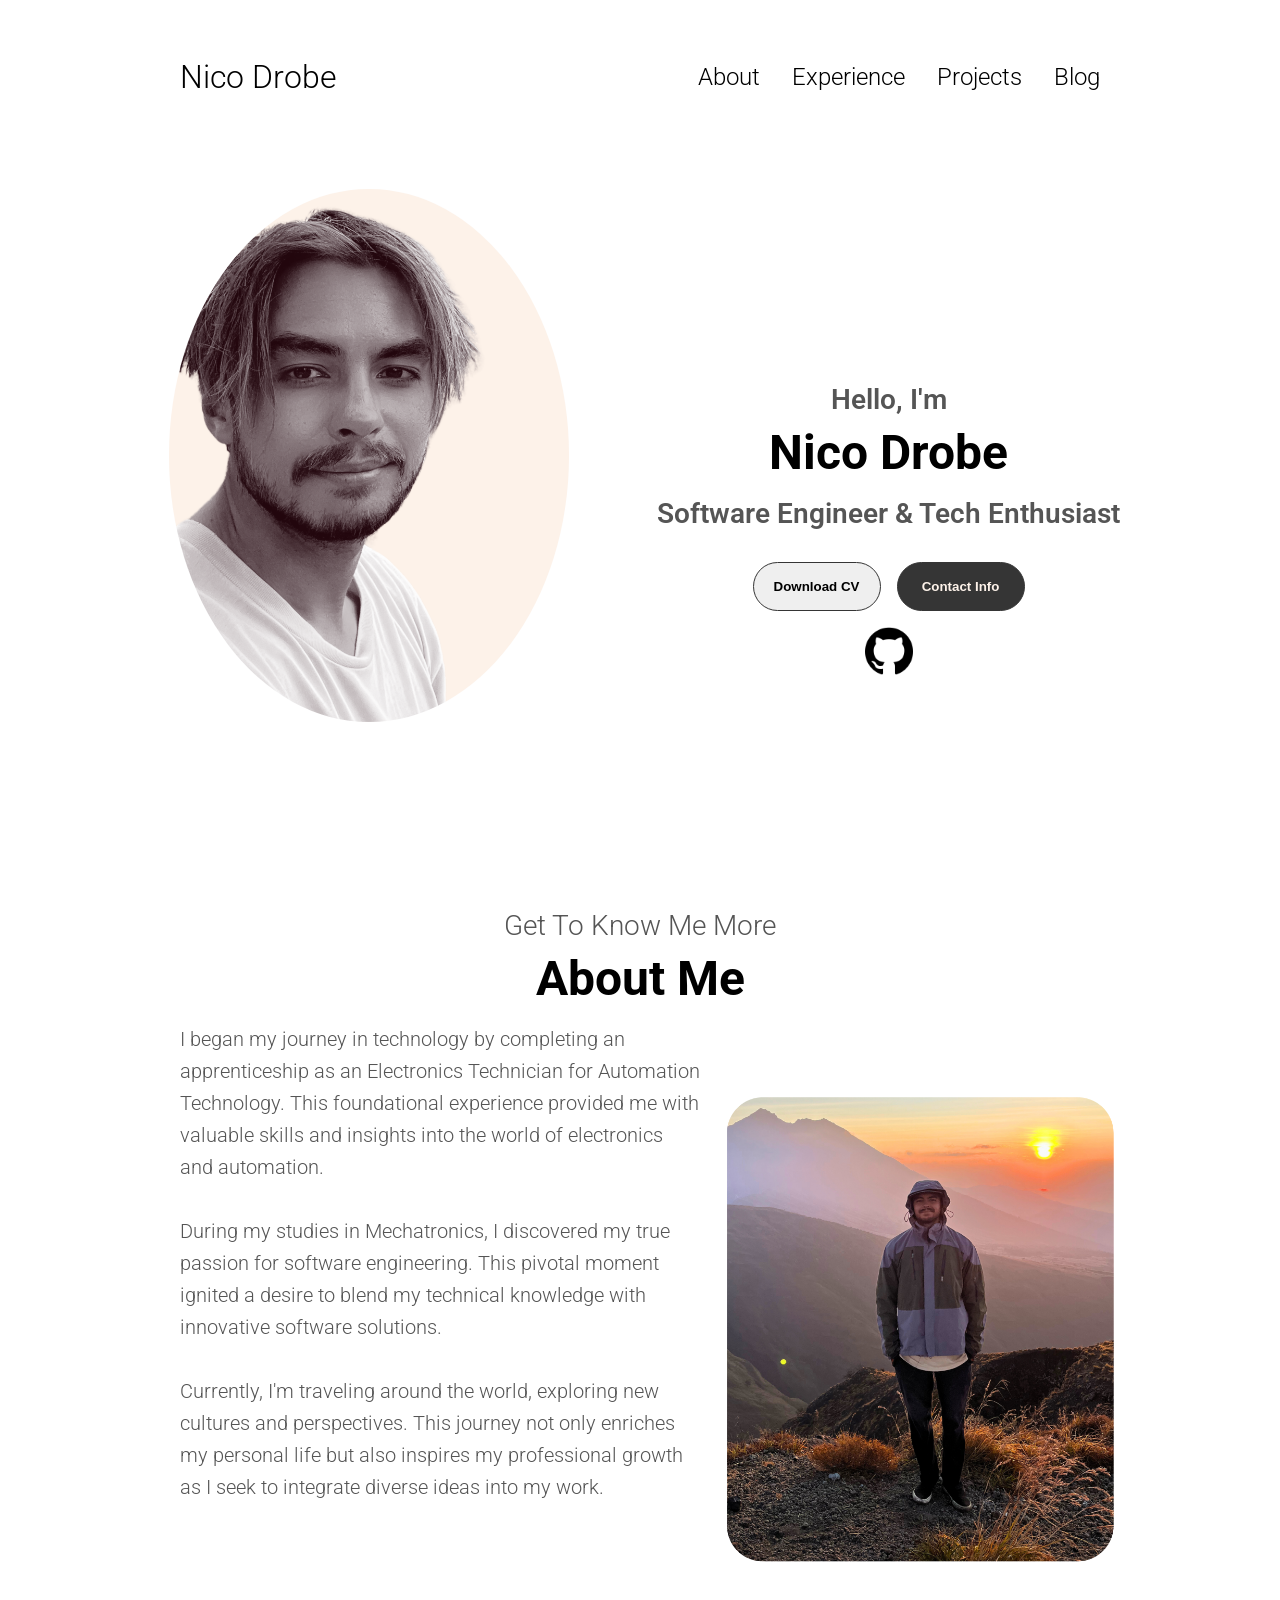
==== my-website/index.html @ 2bef853a "add about me section" ====
<!DOCTYPE html>
<html lang="en">
  <head>
    <meta charset="UTF-8" />
    <meta http-equiv="X-UA-Compatible" content="IE=edge" />
    <meta name="viewport" content="width=device-width, initial-scale=1.0" />
    <title>My Website</title>
    <link rel="stylesheet" href="style.css" />
    <link rel="stylesheet" href="mediaqueries.css" />
  </head>
  <body>
    <nav id="desktop-nav">
      <div class="logo">Nico Drobe</div>
      <div>
        <ul class="nav-links">
          <li><a href="#about">About</a></li>
          <li><a href="#experience">Experience</a></li>
          <li><a href="#projects">Projects</a></li>
          <li><a href="#blog">Blog</a></li>
        </ul>
      </div>
    </nav>
    <nav id="mobile-nav">
      <div class="logo">Nico Drobe</div>
      <div class="mobile-menu">
        <div class="mobile-icon" onclick="toggleMenu()">
          <span></span>
          <span></span>
          <span></span>
        </div>
        <div class="menu-links">
          <li><a href="#about" onclick="toggleMenu()">About</a></li>
          <li><a href="#experience" onclick="toggleMenu()">Experience</a></li>
          <li><a href="#projects" onclick="toggleMenu()">Projects</a></li>
          <li><a href="#blog" onclick="toggleMenu()">Blog</a></li>
        </div>
      </div>
    </nav>
    <section id="profile">
      <div class="section__pic-container">
        <img src="./assets/profile-pic.png" alt="Nico Drobe profile picture" />
      </div>
      <div class="section__text">
        <p class="section__text__p1">Hello, I'm</p>
        <h1 class="title">Nico Drobe</h1>
        <p class="section__text__p2">Software Engineer & Tech Enthusiast</p>
        <div class="btn-container">
          <button
            class="btn btn-color-2"
            onclick="window.open('./assets/cv-sample.pdf')"
          >
            Download CV
          </button>
          <button class="btn btn-color-1" onclick="location.href='./#contact'">
            Contact Info
          </button>
        </div>
        <div id="socials-container">
          <a href="https://github.com/" target="_blank">
            <img
              src="./assets/github-logo.png"
              alt="My GitHub Profile"
              class="icon"
            />
          </a>
        </div>
      </div>
    </section>
    <section id="about">
      <p class="section__text__p1">Get To Know Me More</p>
      <h1 class="title">About Me</h1>
      <div class="section-container">
        <div class="about-details-container">
          <p>
            I began my journey in technology by completing an apprenticeship as
            an Electronics Technician for Automation Technology. This
            foundational experience provided me with valuable skills and
            insights into the world of electronics and automation. <br /><br />

            During my studies in Mechatronics, I discovered my true passion for
            software engineering. This pivotal moment ignited a desire to blend
            my technical knowledge with innovative software solutions.<br /><br />

            Currently, I'm traveling around the world, exploring new cultures
            and perspectives. This journey not only enriches my personal life
            but also inspires my professional growth as I seek to integrate
            diverse ideas into my work.
          </p>
        </div>
        <div class="section__about-pic-container">
          <img
            src="./assets/about-pic1.png"
            alt="Profile picture"
            class="about-pic"
          />
        </div>
      </div>
    </section>
    <script src="script.js"></script>
  </body>
</html>
---- my-website/style.css ----
/* Importing Roboto Font from Google Fonts */
@import url('https://fonts.googleapis.com/css2?family=Roboto:ital,wght@0,300;0,400;0,500;1,300;1,400;1,500;1,900&display=swap');

/* General Styling */
*{
    margin: 0;
    padding: 0;
    box-sizing: border-box; /* Makes padding and borders easier to manage */
}

body {
    font-family: 'Roboto', sans-serif; /* Apply Roboto font to the whole body */
    font-weight: 300;
    font-style: normal;
}

html {
    scroll-behavior: smooth;
}

p {
    color: rgb(85,85,85);
}

/* Transition */

a, 
.btn {
    transition: all 300ms ease;
}

/* Desktop Navigation */

nav, 
.nav-links {
    display: flex;
}

nav {
    justify-content: space-around;
    align-items: center;
    height: 17vh; /* view height */
}

.nav-links {
    gap: 2rem;
    list-style: none; /* remove the bullet points */
    font-size: 1.5rem;
}

a {
    color: black;
    text-decoration: none;
    text-decoration-color: white;   
}

a:hover {
    color: rgb( 253, 242, 233 );
    text-decoration: underline;
    text-decoration-thickness: 3px;
    text-decoration-color: rgb( 253, 242, 233 );
    text-underline-offset: 1rem;
}

.logo {
    font-size: 2rem;
    cursor: default; /* Forces the cursor to remain the default arrow */
}

.logo:hover {
    cursor: default;
}

/* Hamburger Menu */

#mobile-nav {
    display: none;
}

.mobile-menu {
    position: relative;
    display: inline-block;
}

.mobile-icon {
    display: flex;
    flex-direction: column;
    justify-content: space-between;
    height: 24px;
    width: 30px;
    cursor: pointer;
}

.mobile-icon span {
    width: 100%;
    height: 2px;
    background-color: black;
    transition: all 0.3 ease-in-out;
}

.menu-links {
    position: absolute;
    top: 100%;
    right: 0;
    background-color: white;
    width: fit-content;
    max-height: 0;
    overflow: hidden;
    transition: all 0.3 ease-in-out;
}

.menu-links a{
    display: block;
    padding: 10px;
    text-align: center;
    font-size: 1.5rem;
    color: black;
    text-decoration: none;
    transition: all 0.3 ease-in-out;
} 

.menu-links li{
    list-style: none; /* remove the bullet points */
}

.menu-links.open {
    max-height: 300px;
} 

.mobile-icon.open span:first-child {
    transform: rotate(45deg) translate(10px, 5px)
}

.mobile-icon.open span:nth-child(2) {
    opacity: 0;
}

.mobile-icon.open span:last-child {
    transform: rotate(-45deg) translate(10px, -5px)
}

.mobile-icon span:first-child {
    transform: none;
}

.mobile-icon span:first-child {
    opacity: 1;
}

.mobile-icon span:first-child {
    transform: none;
}

/* Sections */

section {
    padding-top: 4vh;
    height: 96vh;
    margin: 0 10rem;
    box-sizing: border-box;
    min-height: fit-content;
}

.section-container {
    display: flex;
    justify-content: space-between; /* Ensures space is distributed between the image and text */
    align-items: center;            /* Vertically aligns image and text */
    gap: 20px;                      /* Adds space between the image and the text */
}


/* Profile Sections */

#profile {
    display: flex;
    justify-content: center;
    gap: 5rem;
    height: 80vh;
}

.section__pic-container {
    flex-shrink: 0; /* Prevents the image from shrinking */
    height: 400px;
    width: 400px;
    margin: 0 auto;
}

.section__pic-container img {
    width: 100%;
    height: auto;
    border-radius: 50%; /* Makes the image circular */
}

.section__text {
    align-self: center;
    text-align: center;
}

.section__text p {
    font-weight: 600;
}

.section__text__p1 {
    text-align: center;
    font-size: 1.75rem;
    margin-bottom: 0.5rem;
}

.section__text__p2 {
    text-align: center;
    font-size: 1.75rem;
    margin-bottom: 2rem;
}

.title {
    font-size: 3rem;
    text-align: center;
    margin-bottom: 1rem;
}

#socials-container {
    display: flex;
    justify-content: center;
    margin-top: 1rem;
    gap: 1rem;
}

/* ICONS */

.icon {
    cursor: pointer;
    height: 3rem;
}

/* BUTTONS */

.btn-container {
    display: flex;
    justify-content: center;
    gap: 1rem;
}

.btn {
    font-weight: 600;
    transition: all 300ms ease;
    padding: 1rem;
    width: 8rem;
    border-radius: 2rem;
}

.btn-color-1, 
.btn-color-2 {
    border: rgb(53, 53, 53) 0.1rem solid;
}

.btn-color-1:hover, 
.btn-color-2:hover {
    cursor: pointer;
}

.btn-color-1, 
.btn-color-2:hover {
    background: rgb(53, 53, 53);
    color: rgb(253, 242, 233);
}

/* Text container */
.about-details-container {
    flex-grow: 1;                   /* Allows the text container to grow and take available space */
    padding-left: 20px;             /* Adds space between the image and text */
    font-size: 20px;
    line-height: 1.6;               /* Improves readability */
}

.section__about-pic-container {
    flex-shrink: 0; /* Prevents the image from shrinking */
    height: 400px;
    width: 400px;
    margin-left: auto;    /* Ensures image is aligned to the right */
}

.section__about-pic-container img {
    width: 100%;
    height: auto;
}
---- my-website/mediaqueries.css ----
/* If desktop resolution is lower then 1200px, desktop-nav is gonna disappear */
@media screen and (max-width: 1200px) {
    #desktop-nav {
        display: none;
    }
    #mobile-nav {
        display: flex;
    }
}
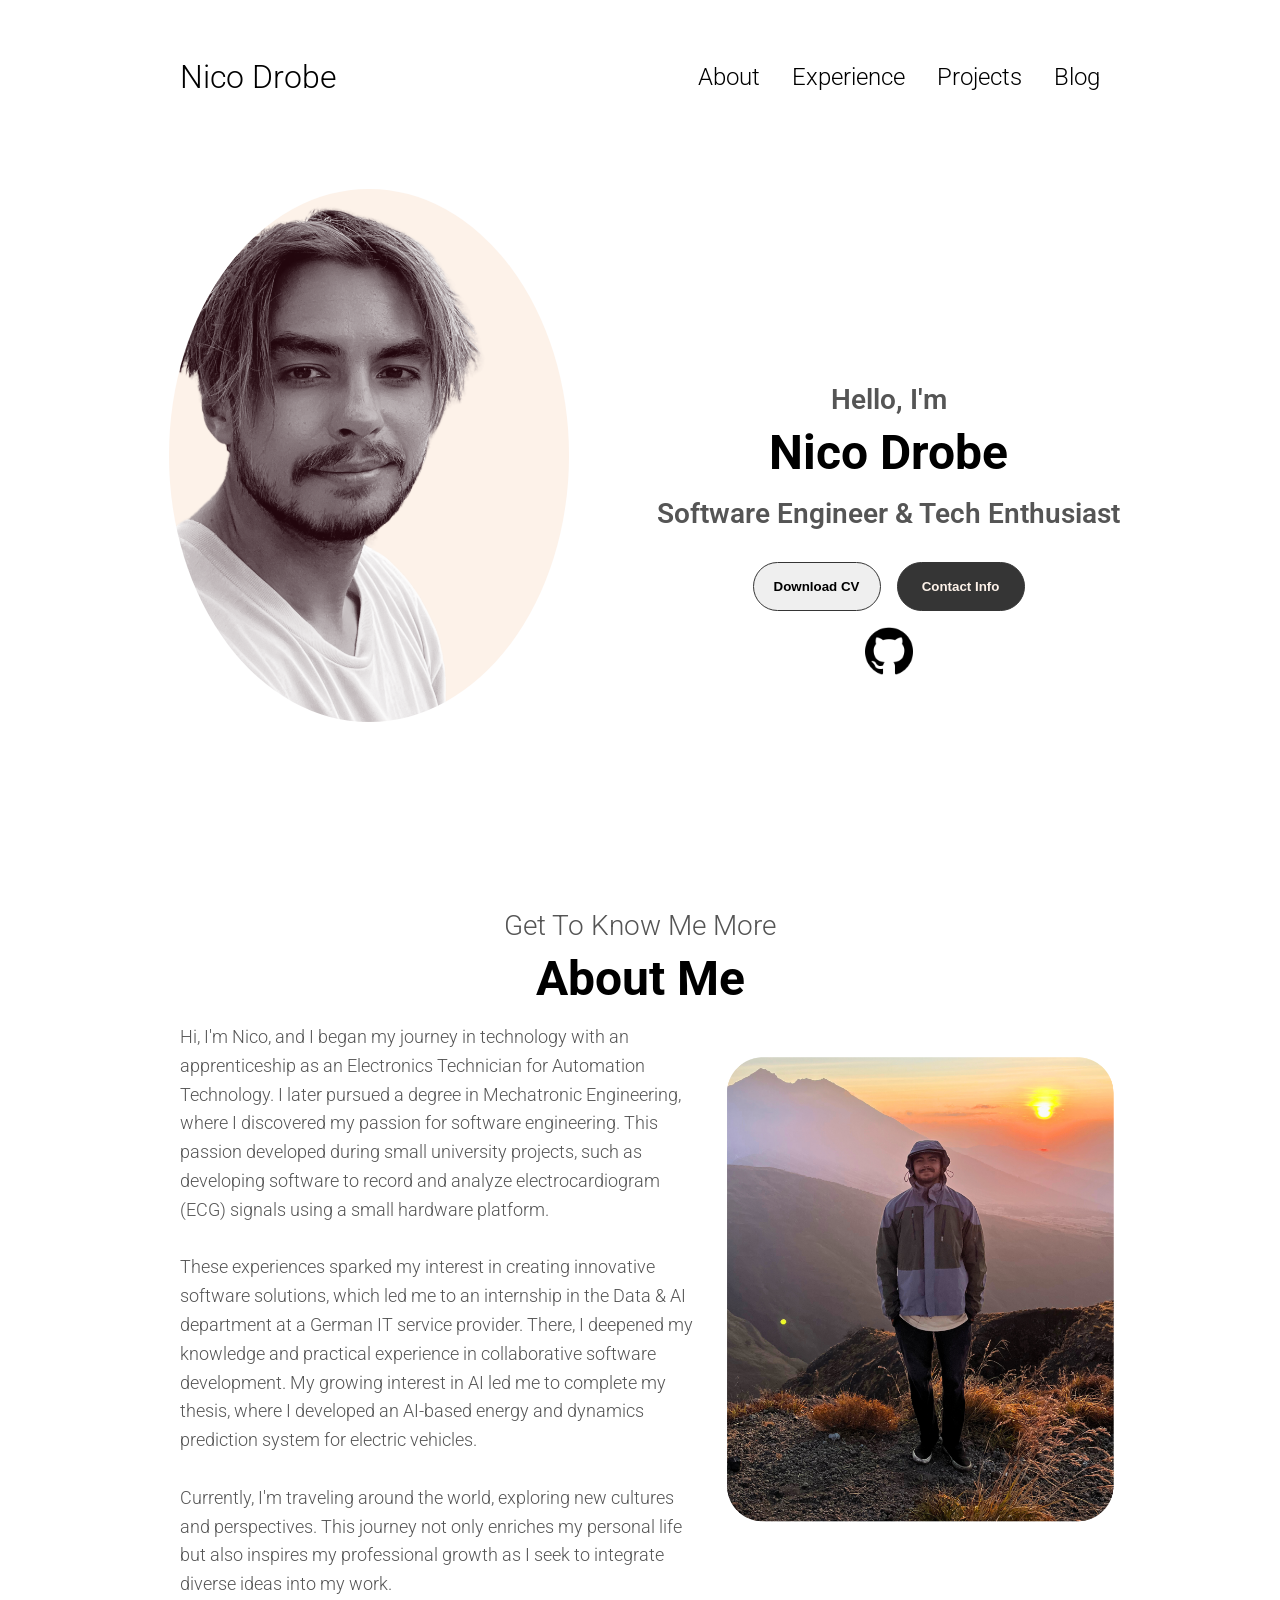
==== commit a2a76c82: "update about me" ====
--- a/my-website/index.html
+++ b/my-website/index.html
@@ -72,14 +72,19 @@
       <div class="section-container">
         <div class="about-details-container">
           <p>
-            I began my journey in technology by completing an apprenticeship as
-            an Electronics Technician for Automation Technology. This
-            foundational experience provided me with valuable skills and
-            insights into the world of electronics and automation. <br /><br />
-
-            During my studies in Mechatronics, I discovered my true passion for
-            software engineering. This pivotal moment ignited a desire to blend
-            my technical knowledge with innovative software solutions.<br /><br />
+            Hi, I'm Nico, and I began my journey in technology with an
+            apprenticeship as an Electronics Technician for Automation
+            Technology. I later pursued a degree in Mechatronic Engineering,
+            where I discovered my passion for software engineering. This passion
+            developed during small university projects, such as developing
+            software to record and analyze electrocardiogram (ECG) signals using
+            a small hardware platform. <br /><br />These experiences sparked my
+            interest in creating innovative software solutions, which led me to
+            an internship in the Data & AI department at a German IT service
+            provider. There, I deepened my knowledge and practical experience in
+            collaborative software development. My growing interest in AI led me
+            to complete my thesis, where I developed an AI-based energy and
+            dynamics prediction system for electric vehicles. <br /><br />
 
             Currently, I'm traveling around the world, exploring new cultures
             and perspectives. This journey not only enriches my personal life
--- a/my-website/style.css
+++ b/my-website/style.css
@@ -164,7 +164,7 @@
 .section-container {
     display: flex;
     justify-content: space-between; /* Ensures space is distributed between the image and text */
-    align-items: center;            /* Vertically aligns image and text */
+    align-items: top;            /* Vertically aligns image and text */
     gap: 20px;                      /* Adds space between the image and the text */
 }
 
@@ -268,7 +268,7 @@
 .about-details-container {
     flex-grow: 1;                   /* Allows the text container to grow and take available space */
     padding-left: 20px;             /* Adds space between the image and text */
-    font-size: 20px;
+    font-size: 18px;
     line-height: 1.6;               /* Improves readability */
 }
 
@@ -276,7 +276,7 @@
     flex-shrink: 0; /* Prevents the image from shrinking */
     height: 400px;
     width: 400px;
-    margin-left: auto;    /* Ensures image is aligned to the right */
+    margin: 0 auto;
 }
 
 .section__about-pic-container img {
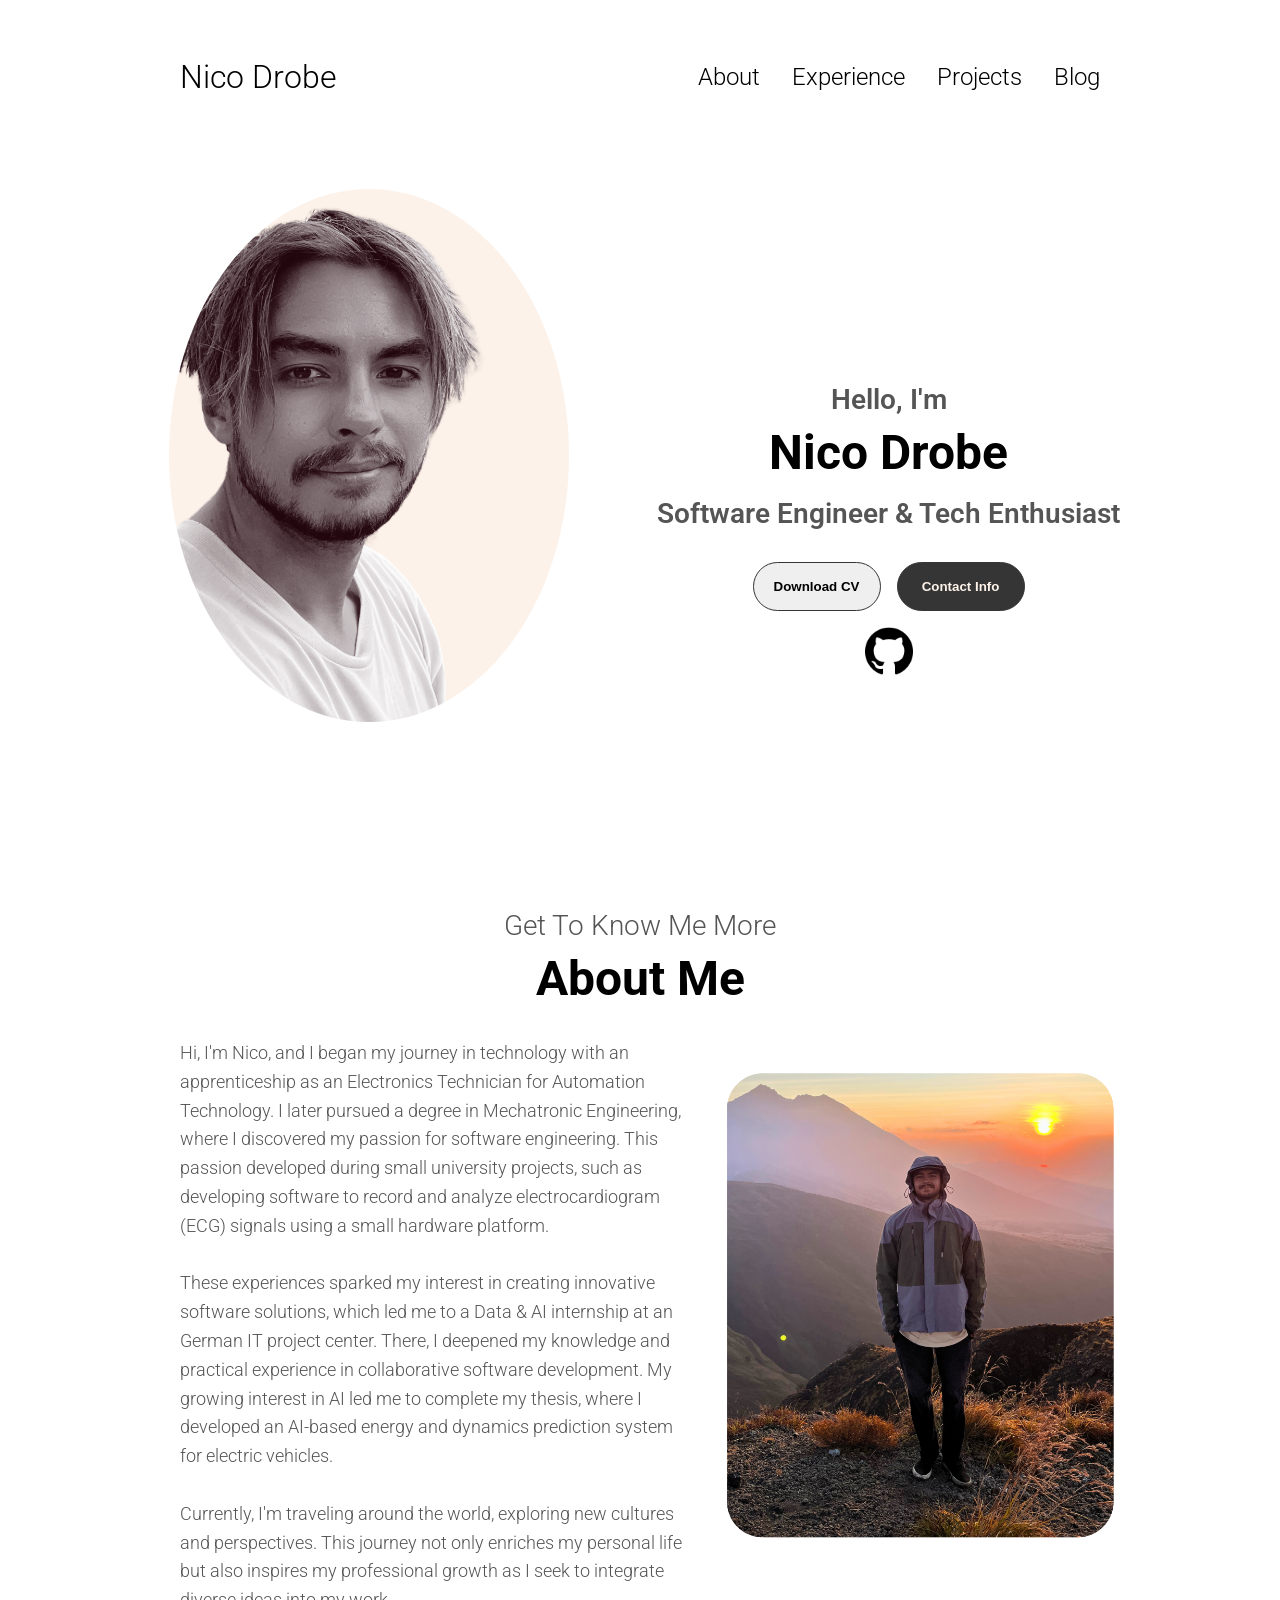
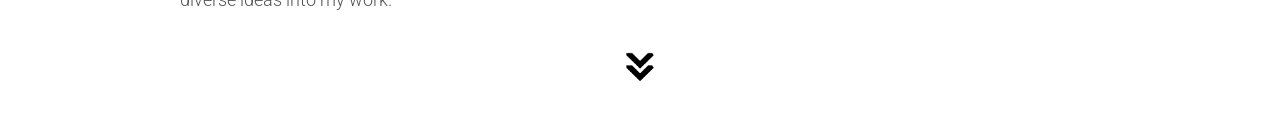
==== commit 75c322a0: "add arrow icon" ====
--- a/my-website/index.html
+++ b/my-website/index.html
@@ -80,11 +80,11 @@
             software to record and analyze electrocardiogram (ECG) signals using
             a small hardware platform. <br /><br />These experiences sparked my
             interest in creating innovative software solutions, which led me to
-            an internship in the Data & AI department at a German IT service
-            provider. There, I deepened my knowledge and practical experience in
-            collaborative software development. My growing interest in AI led me
-            to complete my thesis, where I developed an AI-based energy and
-            dynamics prediction system for electric vehicles. <br /><br />
+            a Data & AI internship at an German IT project center. There, I
+            deepened my knowledge and practical experience in collaborative
+            software development. My growing interest in AI led me to complete
+            my thesis, where I developed an AI-based energy and dynamics
+            prediction system for electric vehicles. <br /><br />
 
             Currently, I'm traveling around the world, exploring new cultures
             and perspectives. This journey not only enriches my personal life
@@ -100,6 +100,12 @@
           />
         </div>
       </div>
+      <img
+        src="./assets/arrow-icon.png"
+        alt="Arrow icon"
+        class="icon-arrow"
+        onclick="location.href='./#experience'"
+      />
     </section>
     <script src="script.js"></script>
   </body>
--- a/my-website/style.css
+++ b/my-website/style.css
@@ -264,7 +264,14 @@
     color: rgb(253, 242, 233);
 }
 
-/* Text container */
+/* About Section */
+
+.section-container {
+    gap: 2rem;
+    margin-top: 2rem;
+    margin-bottom: 2rem;
+}  
+
 .about-details-container {
     flex-grow: 1;                   /* Allows the text container to grow and take available space */
     padding-left: 20px;             /* Adds space between the image and text */
@@ -284,4 +291,9 @@
     height: auto;
 }
 
-
+.icon-arrow {
+    display: block;
+    margin: 20px auto; /* Centers the arrow */
+    width: 40px; /* Adjust the size of the arrow */
+    cursor: pointer; /* Adds a pointer cursor on hover */
+  }
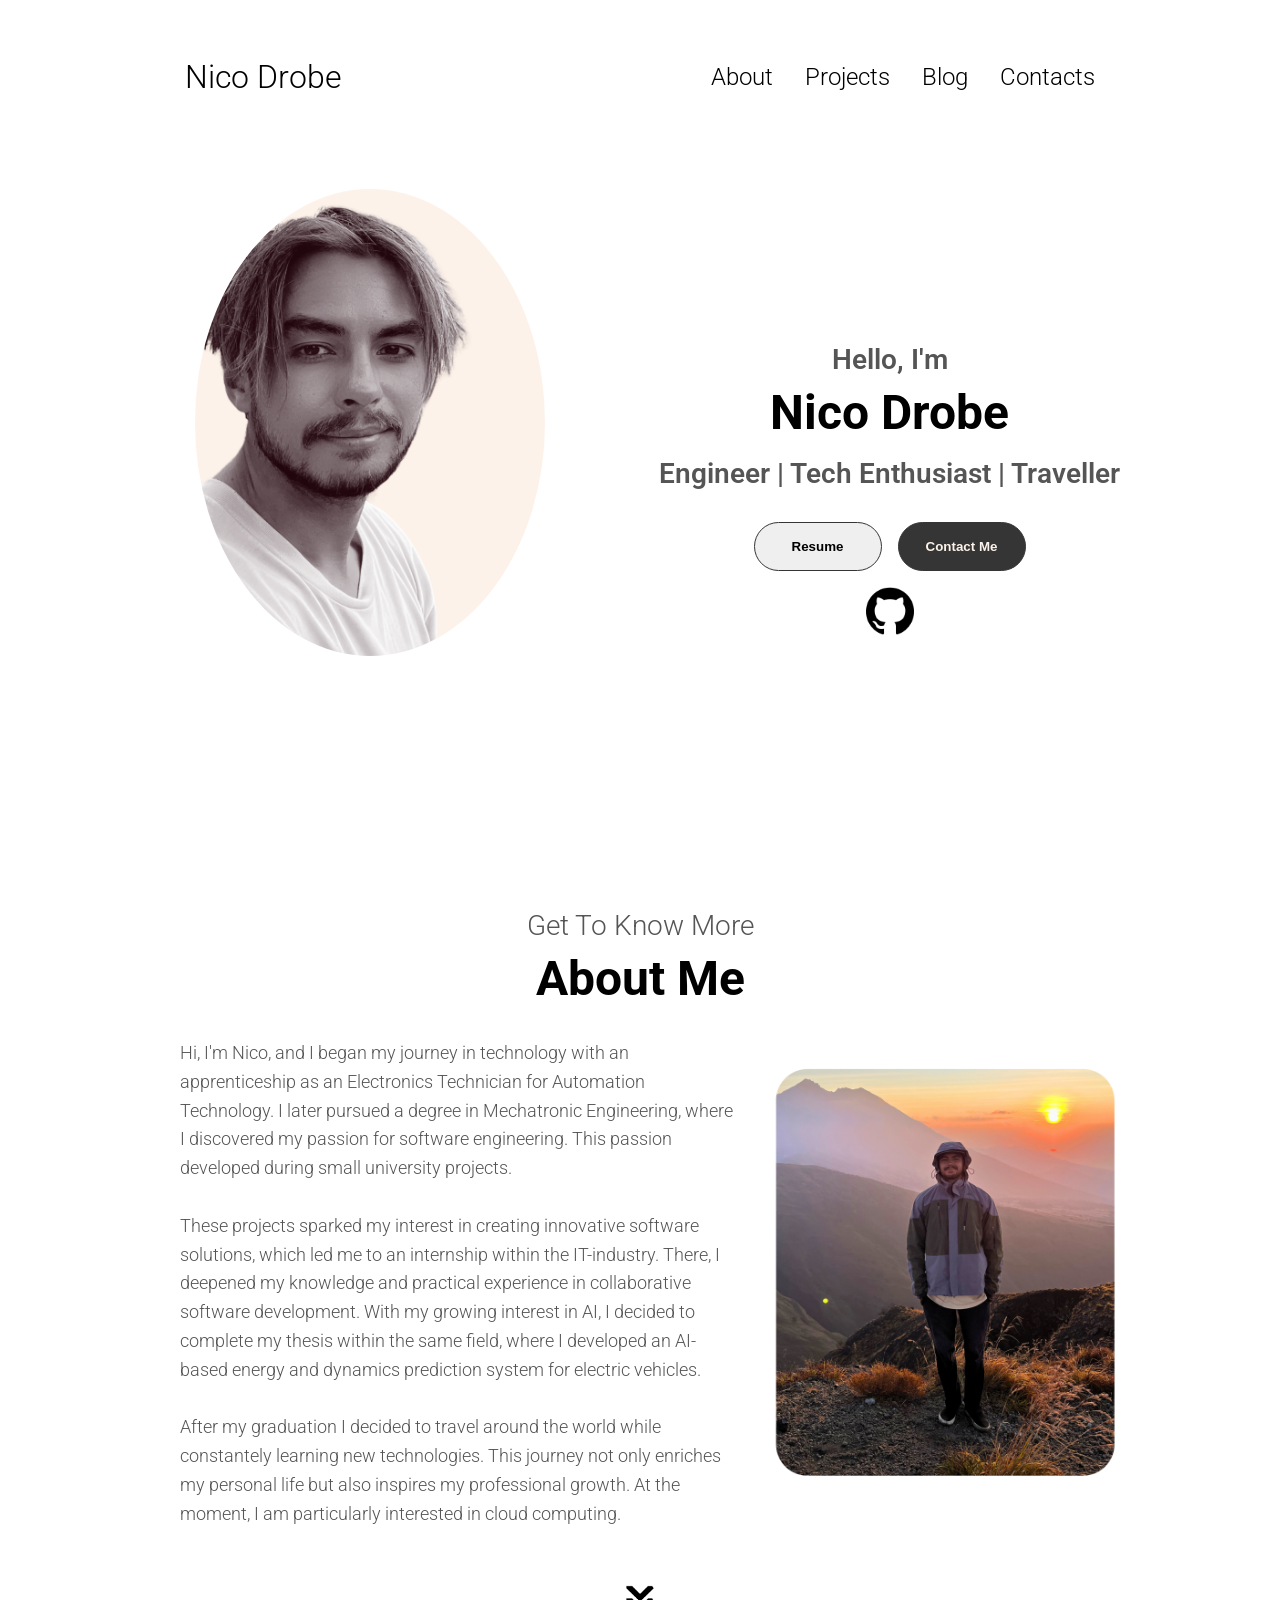
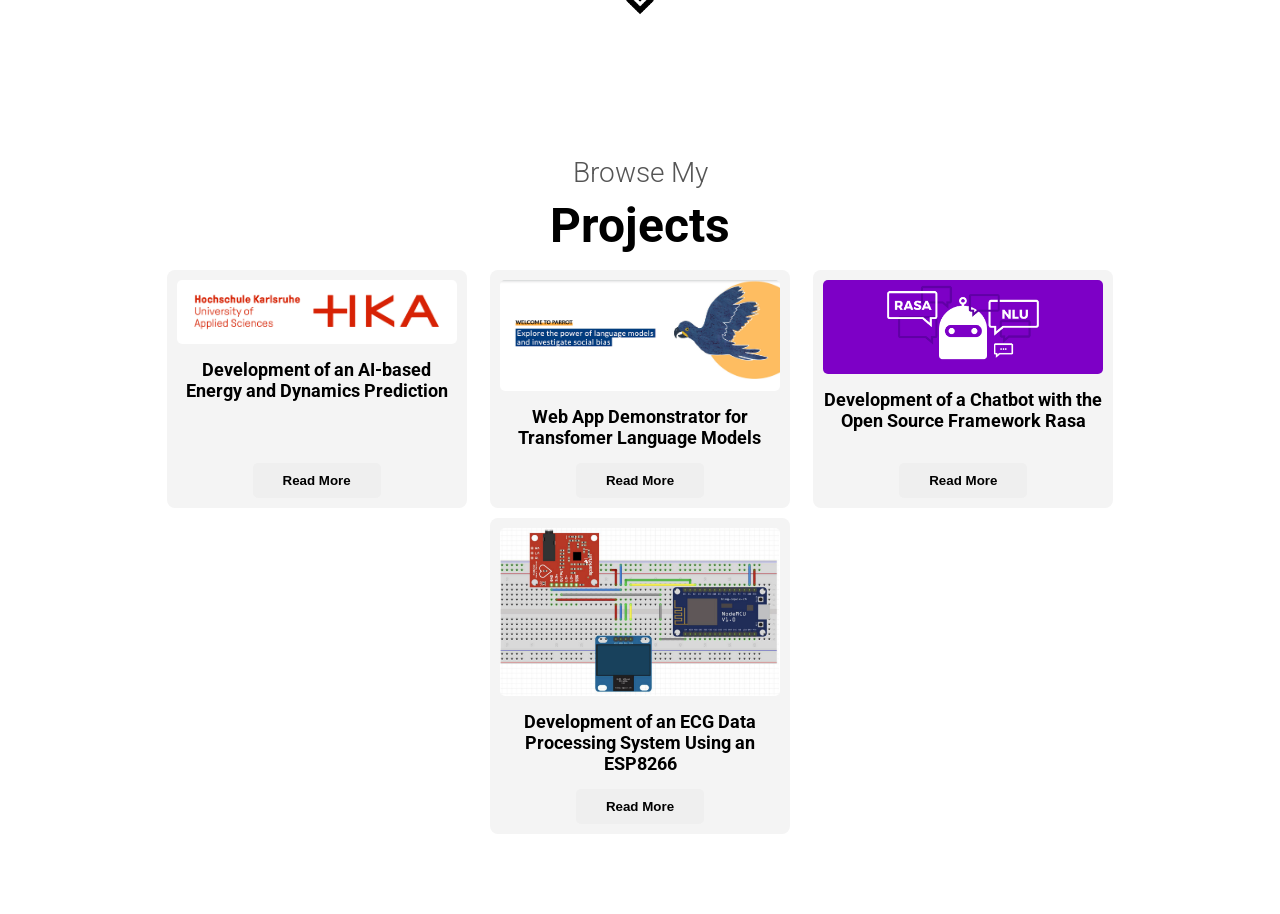
==== commit c7ab2c7e: "add project section" ====
--- a/my-website/index.html
+++ b/my-website/index.html
@@ -14,9 +14,10 @@
       <div>
         <ul class="nav-links">
           <li><a href="#about">About</a></li>
-          <li><a href="#experience">Experience</a></li>
+          <!-- <li><a href="#experience">Experience</a></li> -->
           <li><a href="#projects">Projects</a></li>
           <li><a href="#blog">Blog</a></li>
+          <li><a href="#contacts">Contacts</a></li>
         </ul>
       </div>
     </nav>
@@ -30,7 +31,7 @@
         </div>
         <div class="menu-links">
           <li><a href="#about" onclick="toggleMenu()">About</a></li>
-          <li><a href="#experience" onclick="toggleMenu()">Experience</a></li>
+          <!-- <li><a href="#experience" onclick="toggleMenu()">Experience</a></li> -->
           <li><a href="#projects" onclick="toggleMenu()">Projects</a></li>
           <li><a href="#blog" onclick="toggleMenu()">Blog</a></li>
         </div>
@@ -43,16 +44,16 @@
       <div class="section__text">
         <p class="section__text__p1">Hello, I'm</p>
         <h1 class="title">Nico Drobe</h1>
-        <p class="section__text__p2">Software Engineer & Tech Enthusiast</p>
+        <p class="section__text__p2">Engineer | Tech Enthusiast | Traveller</p>
         <div class="btn-container">
           <button
             class="btn btn-color-2"
             onclick="window.open('./assets/cv-sample.pdf')"
           >
-            Download CV
+            Resume
           </button>
           <button class="btn btn-color-1" onclick="location.href='./#contact'">
-            Contact Info
+            Contact Me
           </button>
         </div>
         <div id="socials-container">
@@ -67,7 +68,7 @@
       </div>
     </section>
     <section id="about">
-      <p class="section__text__p1">Get To Know Me More</p>
+      <p class="section__text__p1">Get To Know More</p>
       <h1 class="title">About Me</h1>
       <div class="section-container">
         <div class="about-details-container">
@@ -76,20 +77,19 @@
             apprenticeship as an Electronics Technician for Automation
             Technology. I later pursued a degree in Mechatronic Engineering,
             where I discovered my passion for software engineering. This passion
-            developed during small university projects, such as developing
-            software to record and analyze electrocardiogram (ECG) signals using
-            a small hardware platform. <br /><br />These experiences sparked my
-            interest in creating innovative software solutions, which led me to
-            a Data & AI internship at an German IT project center. There, I
-            deepened my knowledge and practical experience in collaborative
-            software development. My growing interest in AI led me to complete
-            my thesis, where I developed an AI-based energy and dynamics
-            prediction system for electric vehicles. <br /><br />
-
-            Currently, I'm traveling around the world, exploring new cultures
-            and perspectives. This journey not only enriches my personal life
-            but also inspires my professional growth as I seek to integrate
-            diverse ideas into my work.
+            developed during small university projects.<br /><br />These
+            projects sparked my interest in creating innovative software
+            solutions, which led me to an internship within the IT-industry.
+            There, I deepened my knowledge and practical experience in
+            collaborative software development. With my growing interest in AI,
+            I decided to complete my thesis within the same field, where I
+            developed an AI-based energy and dynamics prediction system for
+            electric vehicles. <br /><br />
+
+            After my graduation I decided to travel around the world while
+            constantely learning new technologies. This journey not only
+            enriches my personal life but also inspires my professional growth.
+            At the moment, I am particularly interested in cloud computing.
           </p>
         </div>
         <div class="section__about-pic-container">
@@ -104,9 +104,103 @@
         src="./assets/arrow-icon.png"
         alt="Arrow icon"
         class="icon-arrow"
-        onclick="location.href='./#experience'"
+        onclick="location.href='./#projects'"
       />
     </section>
+    <section id="projects">
+      <p class="section__text__p1">Browse My</p>
+      <h1 class="title">Projects</h1>
+      <div class="project-details-container">
+        <!-- Project 1 -->
+        <div class="details-containers color-containers">
+          <div class="article-container">
+            <img
+              src="./assets/project-1.png"
+              alt="Project 1"
+              class="project-img"
+            />
+          </div>
+          <h2 class="experience-sub-title project-title">
+            Development of an AI-based Energy and Dynamics Prediction
+          </h2>
+          <div class="btn-container1">
+            <button
+              class="btn btn-color-2 project-btn"
+              onclick="location.href='https://github.com/'"
+            >
+              Read More
+            </button>
+          </div>
+        </div>
+
+        <!-- Project 2 -->
+        <div class="details-containers color-containers">
+          <div class="article-container">
+            <img
+              src="./assets/project-2.jpg"
+              alt="Project 2"
+              class="project-img"
+            />
+          </div>
+          <h2 class="experience-sub-title project-title">
+            Web App Demonstrator for Transfomer Language Models
+          </h2>
+          <div class="btn-container">
+            <button
+              class="btn btn-color-2 project-btn"
+              onclick="location.href='https://github.com/'"
+            >
+              Read More
+            </button>
+          </div>
+        </div>
+
+        <!-- Project 3 -->
+        <div class="details-containers color-containers">
+          <div class="article-container">
+            <img
+              src="./assets/project-3.png"
+              alt="Project 3"
+              class="project-img"
+            />
+          </div>
+          <h2 class="experience-sub-title project-title">
+            Development of a Chatbot with the Open Source Framework Rasa
+          </h2>
+          <div class="btn-container">
+            <button
+              class="btn btn-color-2 project-btn"
+              onclick="location.href='https://github.com/'"
+            >
+              Read More
+            </button>
+          </div>
+        </div>
+
+        <!-- Project 4 -->
+        <div class="details-containers color-containers">
+          <div class="article-container">
+            <img
+              src="./assets/project-4.png"
+              alt="Project 4"
+              class="project-img"
+            />
+          </div>
+          <h2 class="experience-sub-title project-title">
+            Development of an ECG Data Processing System Using an ESP8266
+          </h2>
+          <div class="btn-container">
+            <button
+              class="btn btn-color-2 project-btn"
+              onclick="location.href='https://github.com/'"
+            >
+              Read More
+            </button>
+          </div>
+        </div>
+      </div>
+    </section>
+
     <script src="script.js"></script>
   </body>
 </html>
--- a/my-website/style.css
+++ b/my-website/style.css
@@ -155,10 +155,11 @@
 
 section {
     padding-top: 4vh;
-    height: 96vh;
+    height: auto;
     margin: 0 10rem;
     box-sizing: border-box;
     min-height: fit-content;
+    padding-bottom: 5rem; /* Add padding to prevent sections from colliding */
 }
 
 .section-container {
@@ -180,8 +181,8 @@
 
 .section__pic-container {
     flex-shrink: 0; /* Prevents the image from shrinking */
-    height: 400px;
-    width: 400px;
+    height: 350px;
+    width: 350px;
     margin: 0 auto;
 }
 
@@ -281,8 +282,8 @@
 
 .section__about-pic-container {
     flex-shrink: 0; /* Prevents the image from shrinking */
-    height: 400px;
-    width: 400px;
+    height: 350px;
+    width: 350px;
     margin: 0 auto;
 }
 
@@ -292,8 +293,65 @@
 }
 
 .icon-arrow {
+    padding-top: 2%;
     display: block;
     margin: 20px auto; /* Centers the arrow */
     width: 40px; /* Adjust the size of the arrow */
     cursor: pointer; /* Adds a pointer cursor on hover */
-  }+  }
+
+/* Projects Section */
+#projects {
+    position: relative;
+  }
+
+.article-container {
+    display: flex;
+    text-align: initial;
+    flex-wrap: wrap;
+    flex-direction: row;
+    gap: 2.5rem;
+    justify-content: space-around;
+  }
+
+.project-details-container {
+    display: flex;
+    justify-content: space-around;
+    flex-wrap: wrap;
+    gap: 10px; /* Adjust space between project boxes */
+  }
+  
+  .details-containers {
+    display: flex;
+    flex-direction: column;
+    justify-content: space-between; /* Ensures the "Read More" button is always at the bottom */
+    width: 45%; /* Adjust this width as per your design */
+    max-width: 300px; /* Optional: limit the width for smaller screens */
+    text-align: center;
+    background-color: #f4f4f4;
+    padding: 10px;
+    border-radius: 8px;
+  }
+  
+  .project-img {
+    width: 100%;
+    height: auto; /* Set a fixed height */
+    border-radius: 5px;
+  }
+  
+  .project-title {
+    margin: 15px 0;
+    font-size: 18px;
+    font-weight: bold;
+    flex-grow: 1; /* Allow title to grow and push button down */
+  }
+  
+  .project-btn {
+    padding: 10px 20px;
+    border-radius: 5px;
+    border: none;
+    cursor: pointer;
+    text-transform: none;
+    margin-top: auto; /* Ensure the button stays at the bottom of the container */
+  }
+  
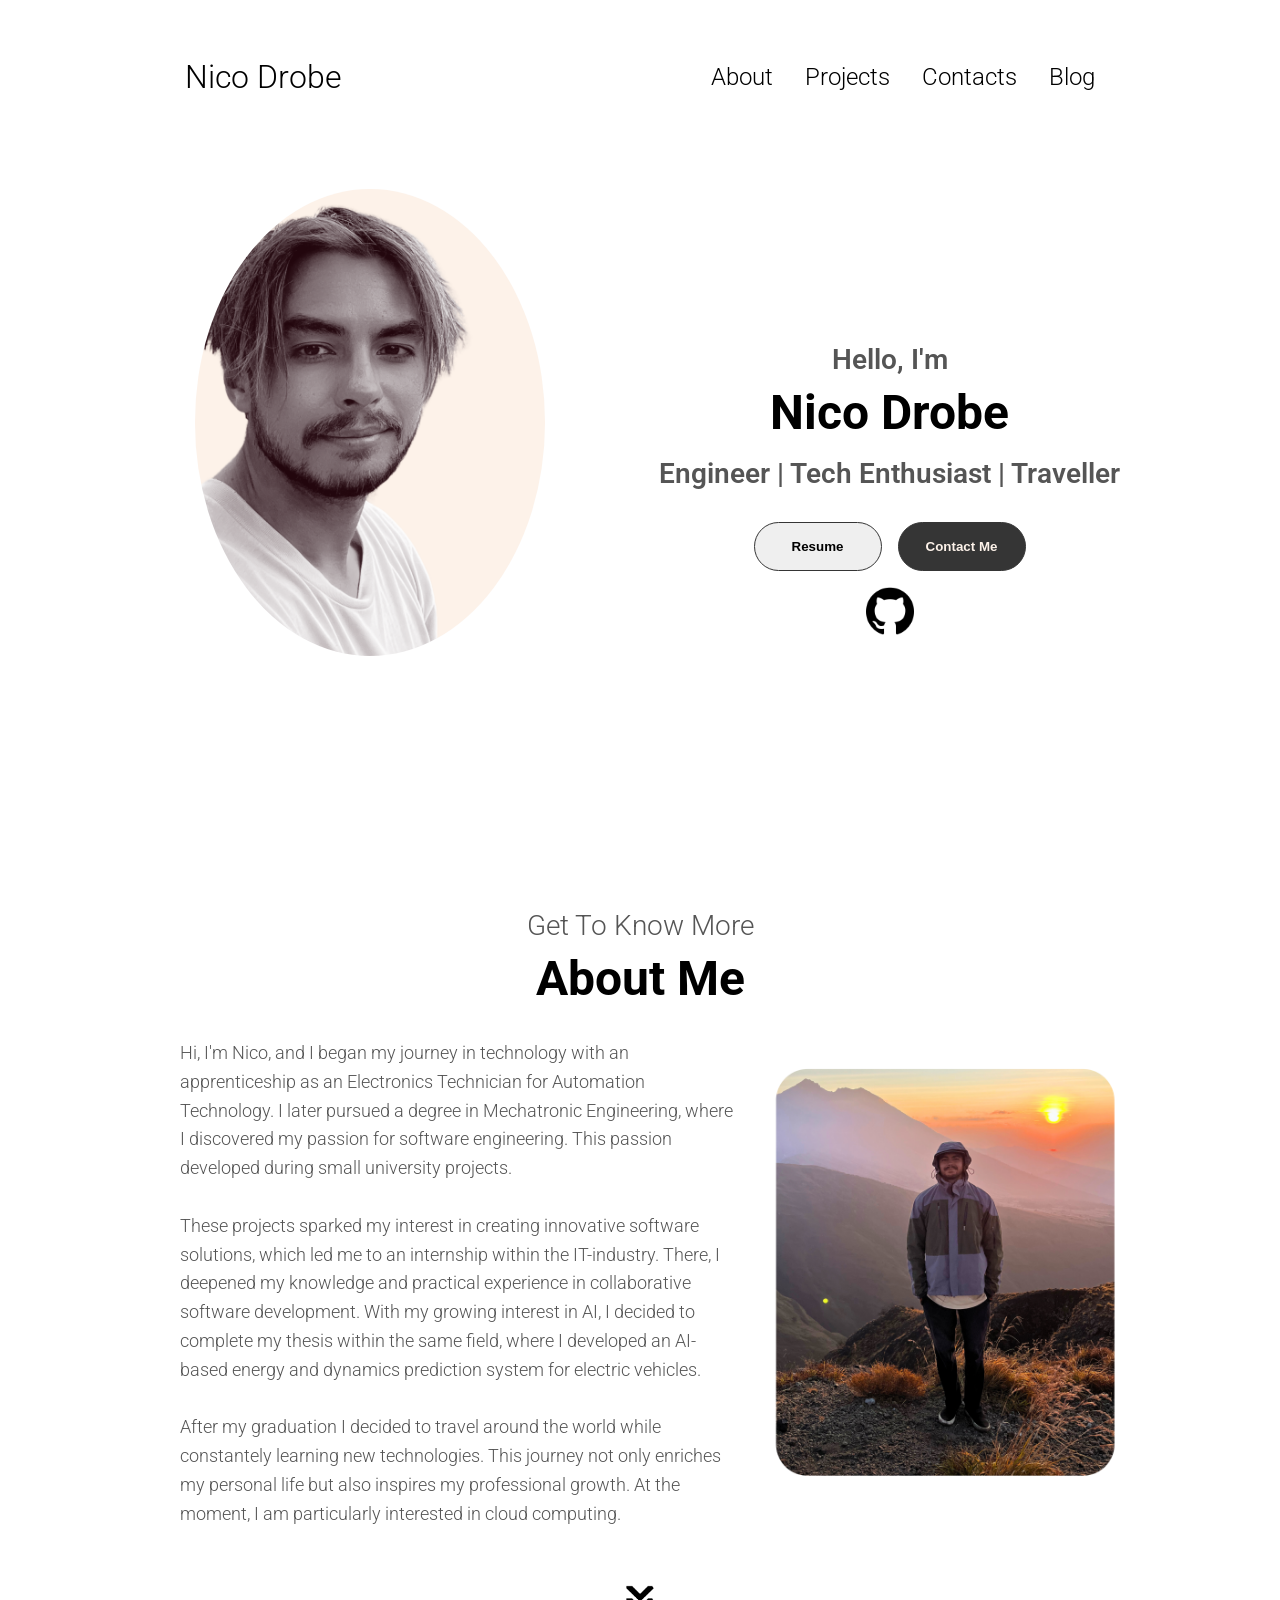
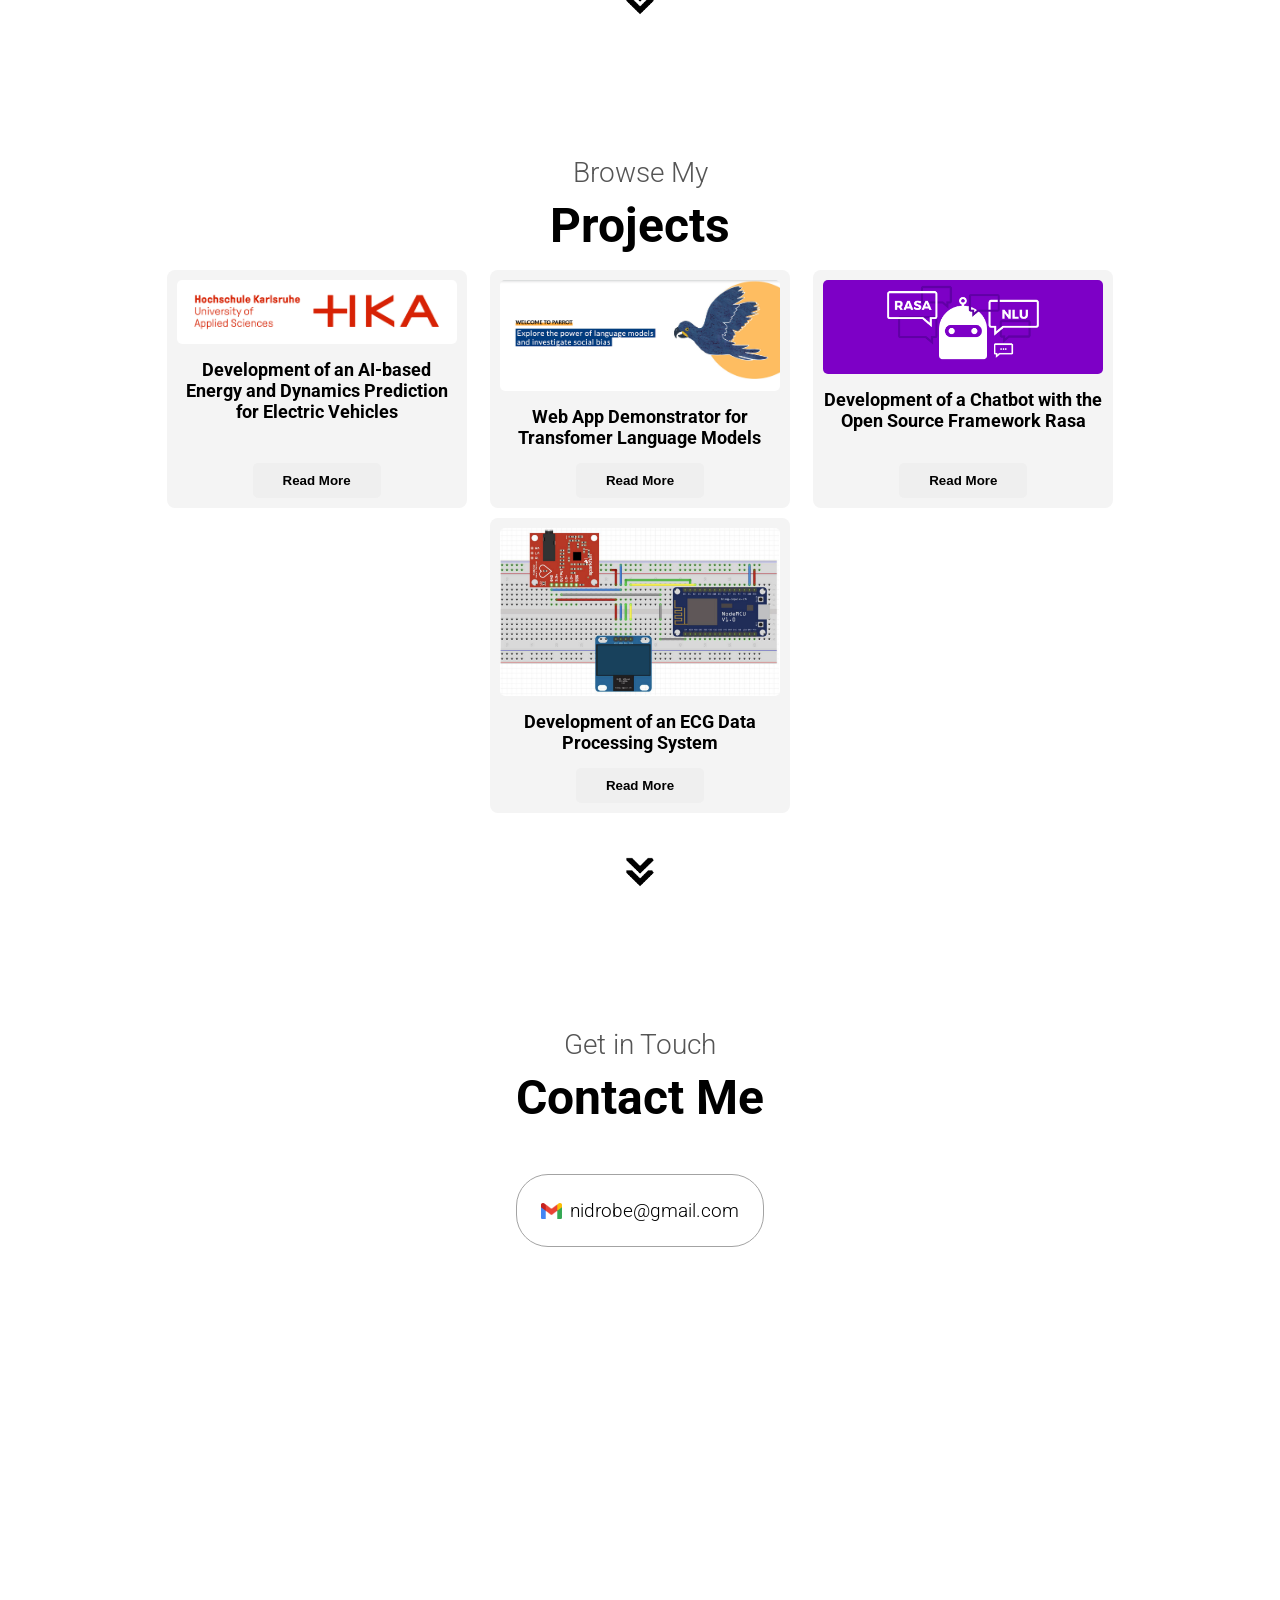
==== commit d182525a: "add contact section" ====
--- a/my-website/index.html
+++ b/my-website/index.html
@@ -14,10 +14,9 @@
       <div>
         <ul class="nav-links">
           <li><a href="#about">About</a></li>
-          <!-- <li><a href="#experience">Experience</a></li> -->
           <li><a href="#projects">Projects</a></li>
+          <li><a href="#contacts">Contacts</a></li>
           <li><a href="#blog">Blog</a></li>
-          <li><a href="#contacts">Contacts</a></li>
         </ul>
       </div>
     </nav>
@@ -31,7 +30,6 @@
         </div>
         <div class="menu-links">
           <li><a href="#about" onclick="toggleMenu()">About</a></li>
-          <!-- <li><a href="#experience" onclick="toggleMenu()">Experience</a></li> -->
           <li><a href="#projects" onclick="toggleMenu()">Projects</a></li>
           <li><a href="#blog" onclick="toggleMenu()">Blog</a></li>
         </div>
@@ -121,7 +119,8 @@
             />
           </div>
           <h2 class="experience-sub-title project-title">
-            Development of an AI-based Energy and Dynamics Prediction
+            Development of an AI-based Energy and Dynamics Prediction for
+            Electric Vehicles
           </h2>
           <div class="btn-container1">
             <button
@@ -187,7 +186,7 @@
             />
           </div>
           <h2 class="experience-sub-title project-title">
-            Development of an ECG Data Processing System Using an ESP8266
+            Development of an ECG Data Processing System
           </h2>
           <div class="btn-container">
             <button
@@ -197,6 +196,30 @@
               Read More
             </button>
           </div>
+        </div>
+      </div>
+      <img
+        src="./assets/arrow-icon.png"
+        alt="Arrow icon"
+        class="icon-arrow"
+        onclick="location.href='./#contacts'"
+      />
+    </section>
+    <section id="contacts">
+      <p class="section__text__p1">Get in Touch</p>
+      <h1 class="title">Contact Me</h1>
+      <div class="contact-info-upper-container">
+        <div class="contact-info-container">
+          <img
+            src="./assets/gmail-icon.png"
+            alt="email icon"
+            class="contact-icon"
+          />
+          <p>
+            <a href="mailto:nidrobe@gmail.com" class="email-link"
+              >nidrobe@gmail.com</a
+            >
+          </p>
         </div>
       </div>
     </section>
--- a/my-website/style.css
+++ b/my-website/style.css
@@ -301,6 +301,7 @@
   }
 
 /* Projects Section */
+
 #projects {
     position: relative;
   }
@@ -354,4 +355,52 @@
     text-transform: none;
     margin-top: auto; /* Ensure the button stays at the bottom of the container */
   }
-  
+
+/* Contacts Section */
+
+#contacts {
+    display: flex;
+    justify-content: top;
+    flex-direction: column;
+    height: 70vh;
+}
+
+.contact-info-upper-container {
+    display: flex;
+    justify-content: top;
+    border-radius: 2rem;
+    border: rgb(53, 53, 53) 0.1rem solid;
+    border-color: rgb(163,163,163);
+    background:(250,250,250);
+    margin: 2rem auto;
+    padding: 0.5rem;
+}
+
+.contact-info-container {
+    display: flex;
+    align-items: center;
+    justify-content: top;
+    gap: 0.5rem;
+    margin: 1rem;
+}
+
+.contact-info-container p {
+    font-size: larger;
+}
+
+.contact-icon {
+    height: 1rem;
+    cursor: default;
+}
+
+.email-link {
+    color: black;
+    text-decoration: none;
+    text-decoration-color: white;
+  }
+  
+  .email-link:hover {
+    color: grey;
+    text-decoration: none;
+  }
+  
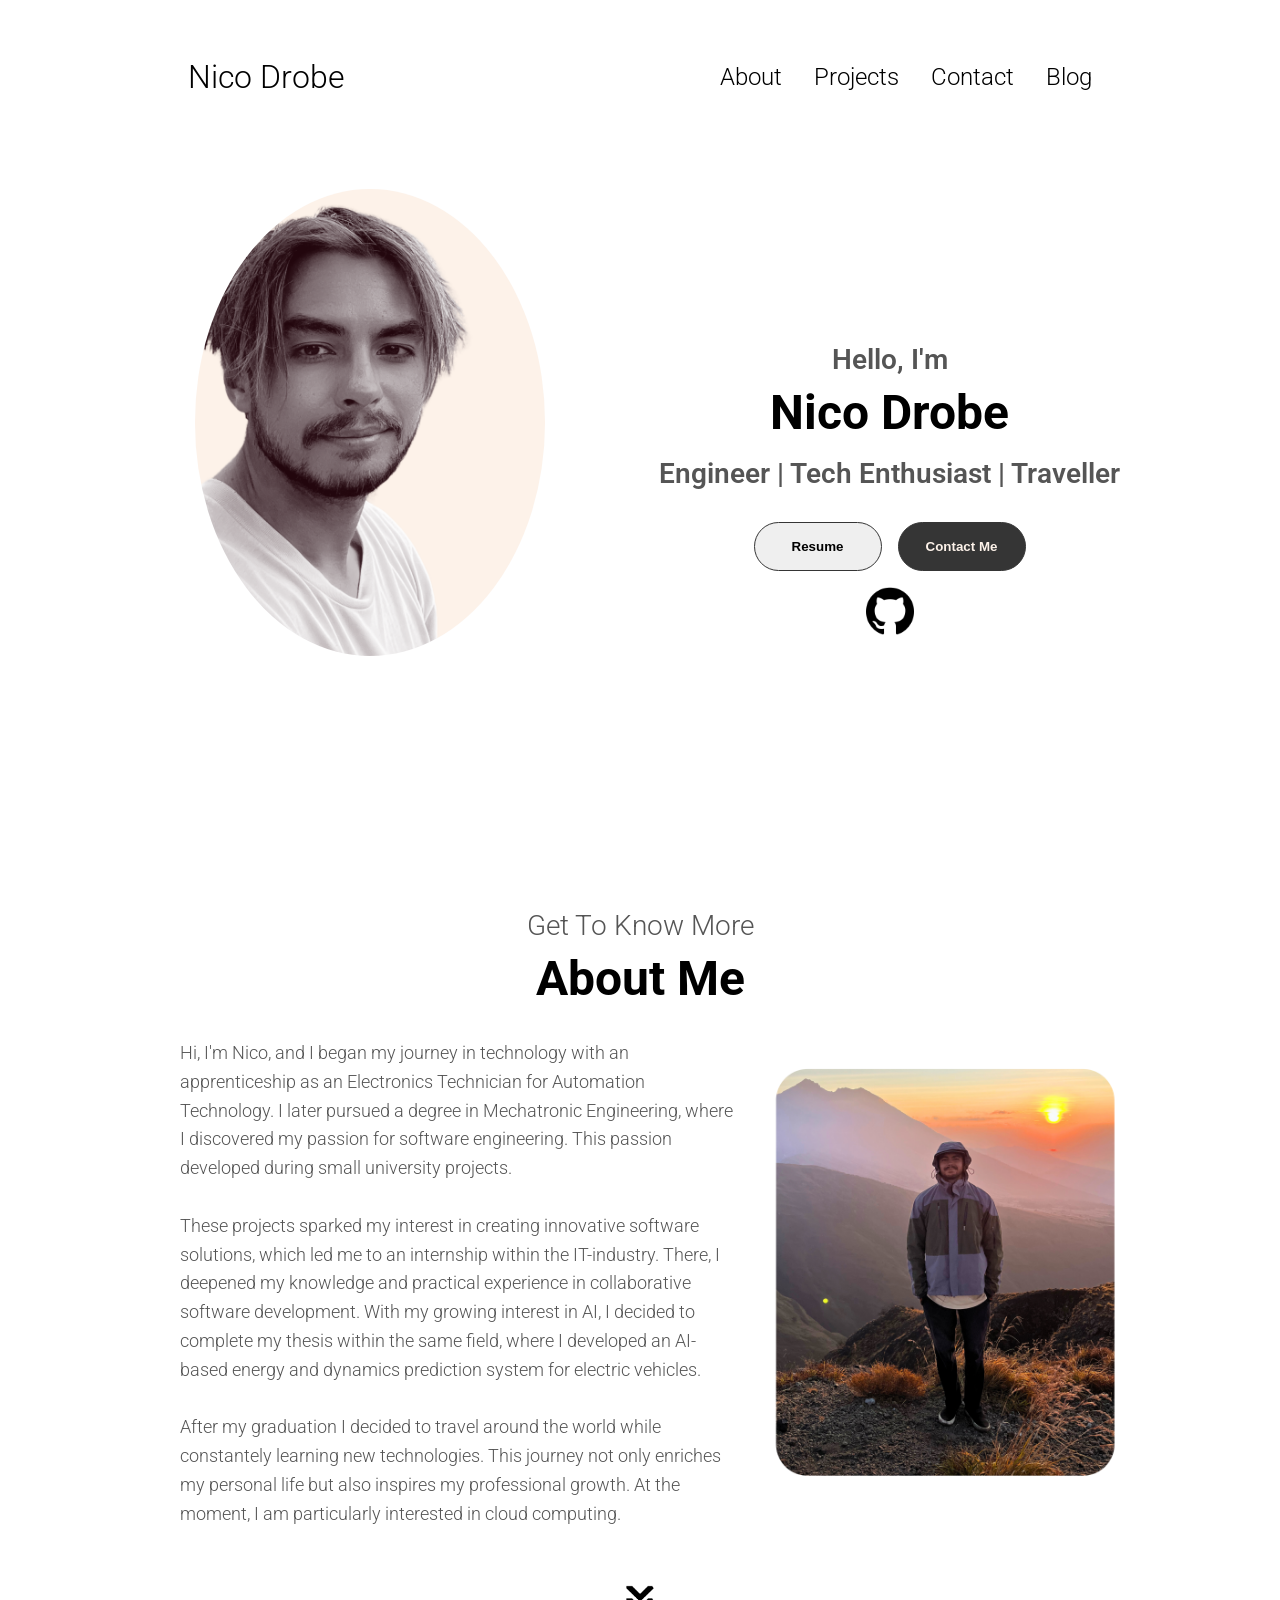
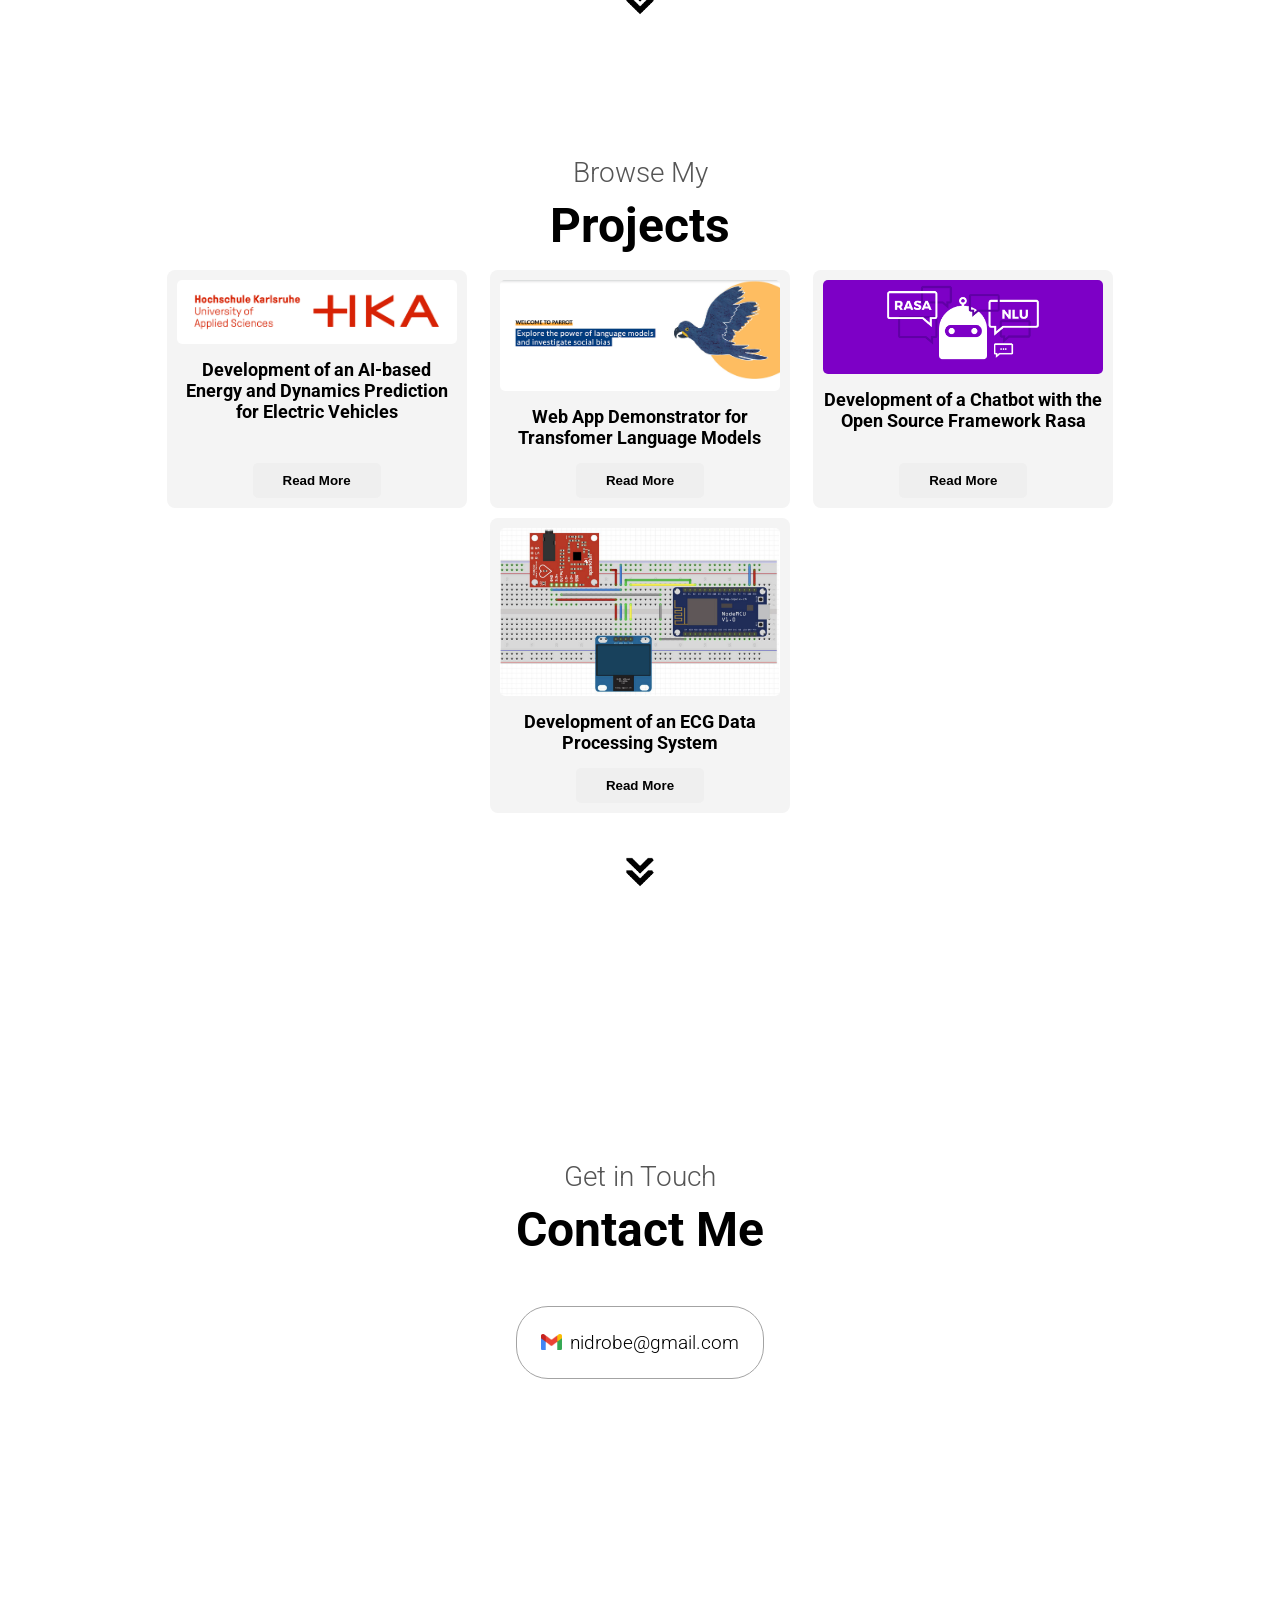
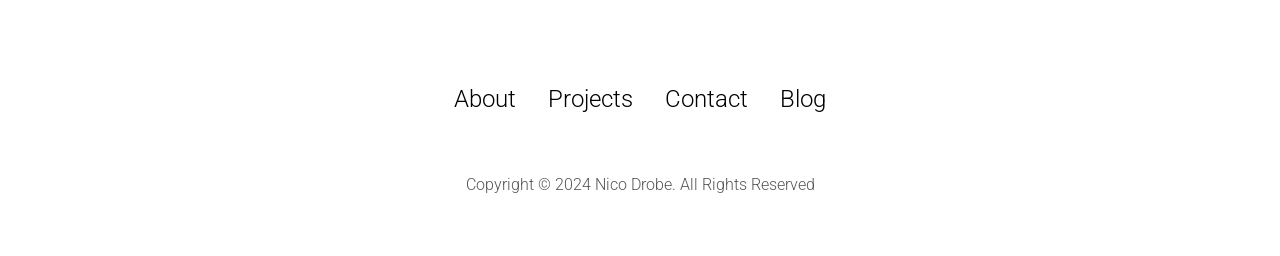
==== commit 87c104d4: "add footer" ====
--- a/my-website/index.html
+++ b/my-website/index.html
@@ -15,7 +15,7 @@
         <ul class="nav-links">
           <li><a href="#about">About</a></li>
           <li><a href="#projects">Projects</a></li>
-          <li><a href="#contacts">Contacts</a></li>
+          <li><a href="#contacts">Contact</a></li>
           <li><a href="#blog">Blog</a></li>
         </ul>
       </div>
@@ -223,7 +223,19 @@
         </div>
       </div>
     </section>
-
+    <footer>
+      <nav>
+        <div class="nav-links-container">
+          <ul class="nav-links">
+            <li><a href="#about">About</a></li>
+            <li><a href="#projects">Projects</a></li>
+            <li><a href="#contacts">Contact</a></li>
+            <li><a href="#blog">Blog</a></li>
+          </ul>
+        </div>
+      </nav>
+      <p>Copyright &#169; 2024 Nico Drobe. All Rights Reserved</p>
+    </footer>
     <script src="script.js"></script>
   </body>
 </html>
--- a/my-website/style.css
+++ b/my-website/style.css
@@ -360,14 +360,14 @@
 
 #contacts {
     display: flex;
-    justify-content: top;
+    justify-content: center;
     flex-direction: column;
     height: 70vh;
 }
 
 .contact-info-upper-container {
     display: flex;
-    justify-content: top;
+    justify-content: center;
     border-radius: 2rem;
     border: rgb(53, 53, 53) 0.1rem solid;
     border-color: rgb(163,163,163);
@@ -404,3 +404,13 @@
     text-decoration: none;
   }
   
+/* Footer Section */
+
+footer {
+    height: 26vh;
+    margin: 0 1rem;
+}
+
+footer p {
+    text-align: center;
+}
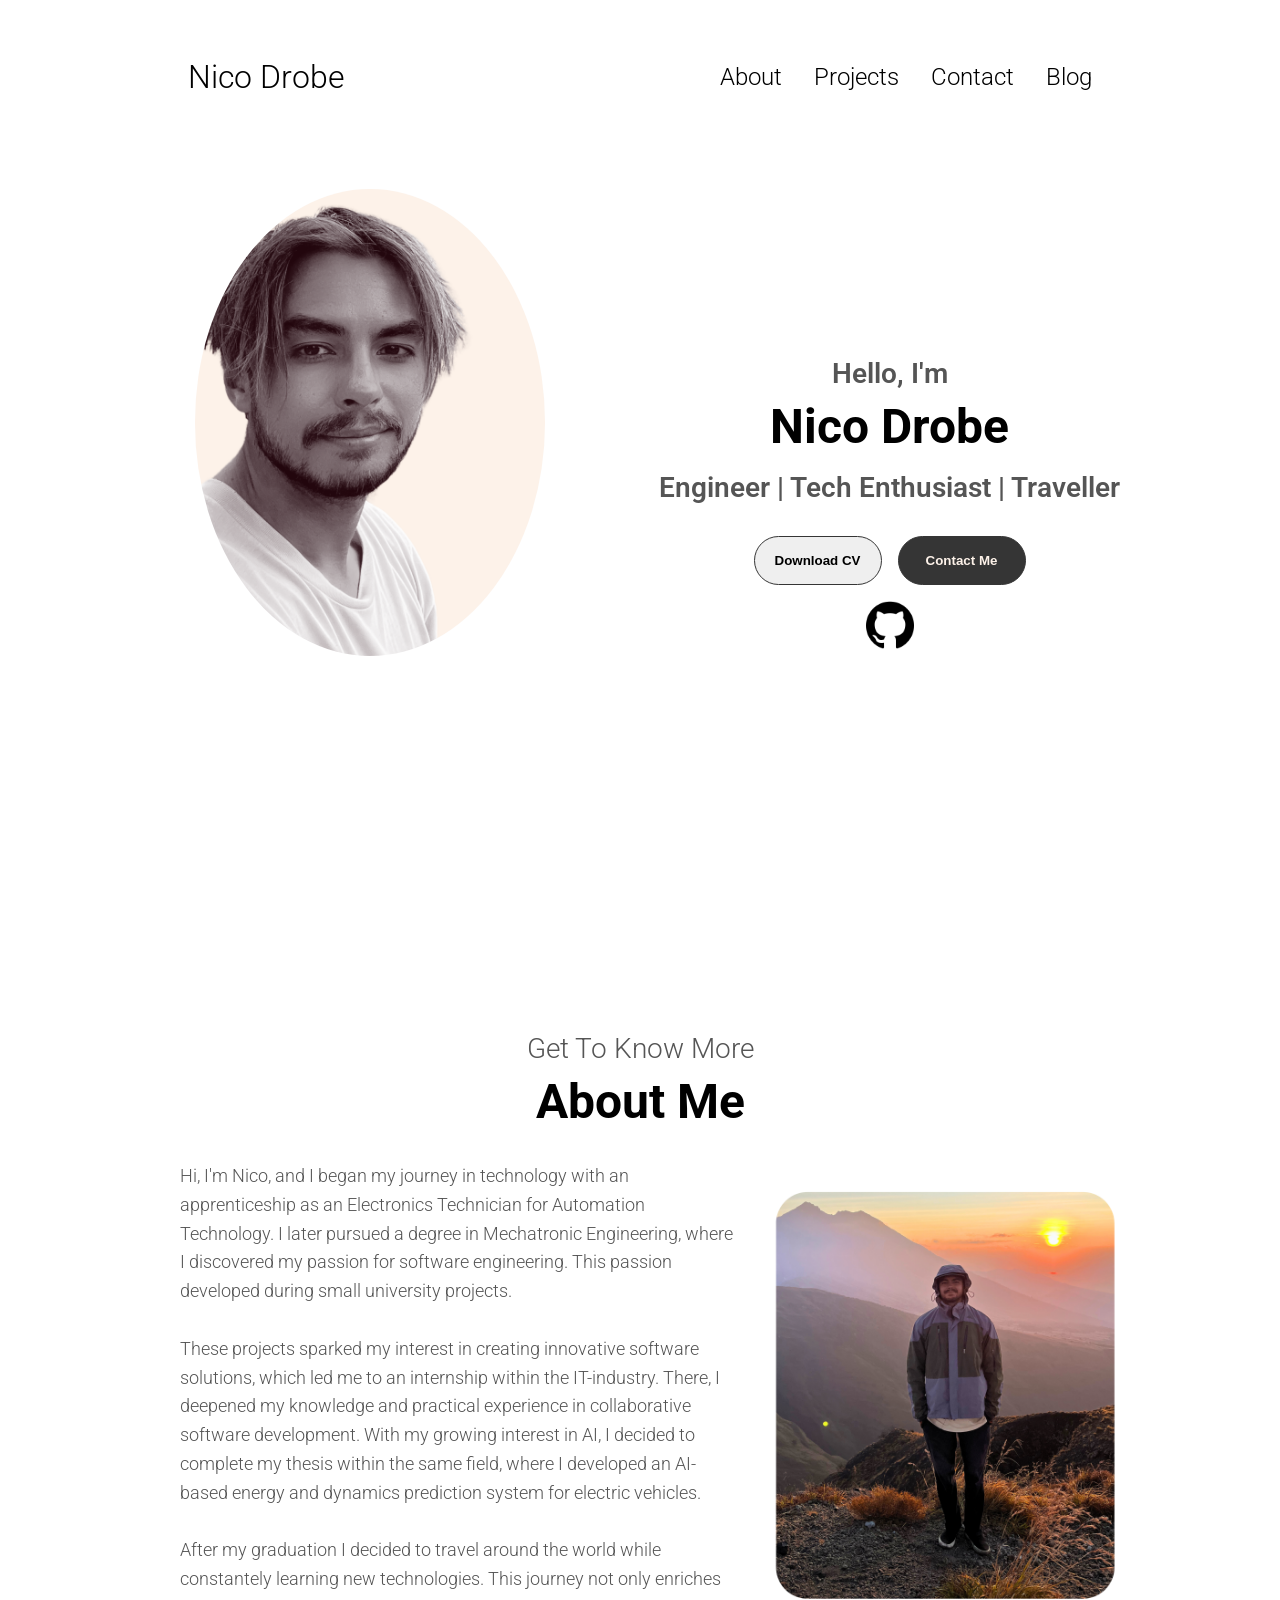
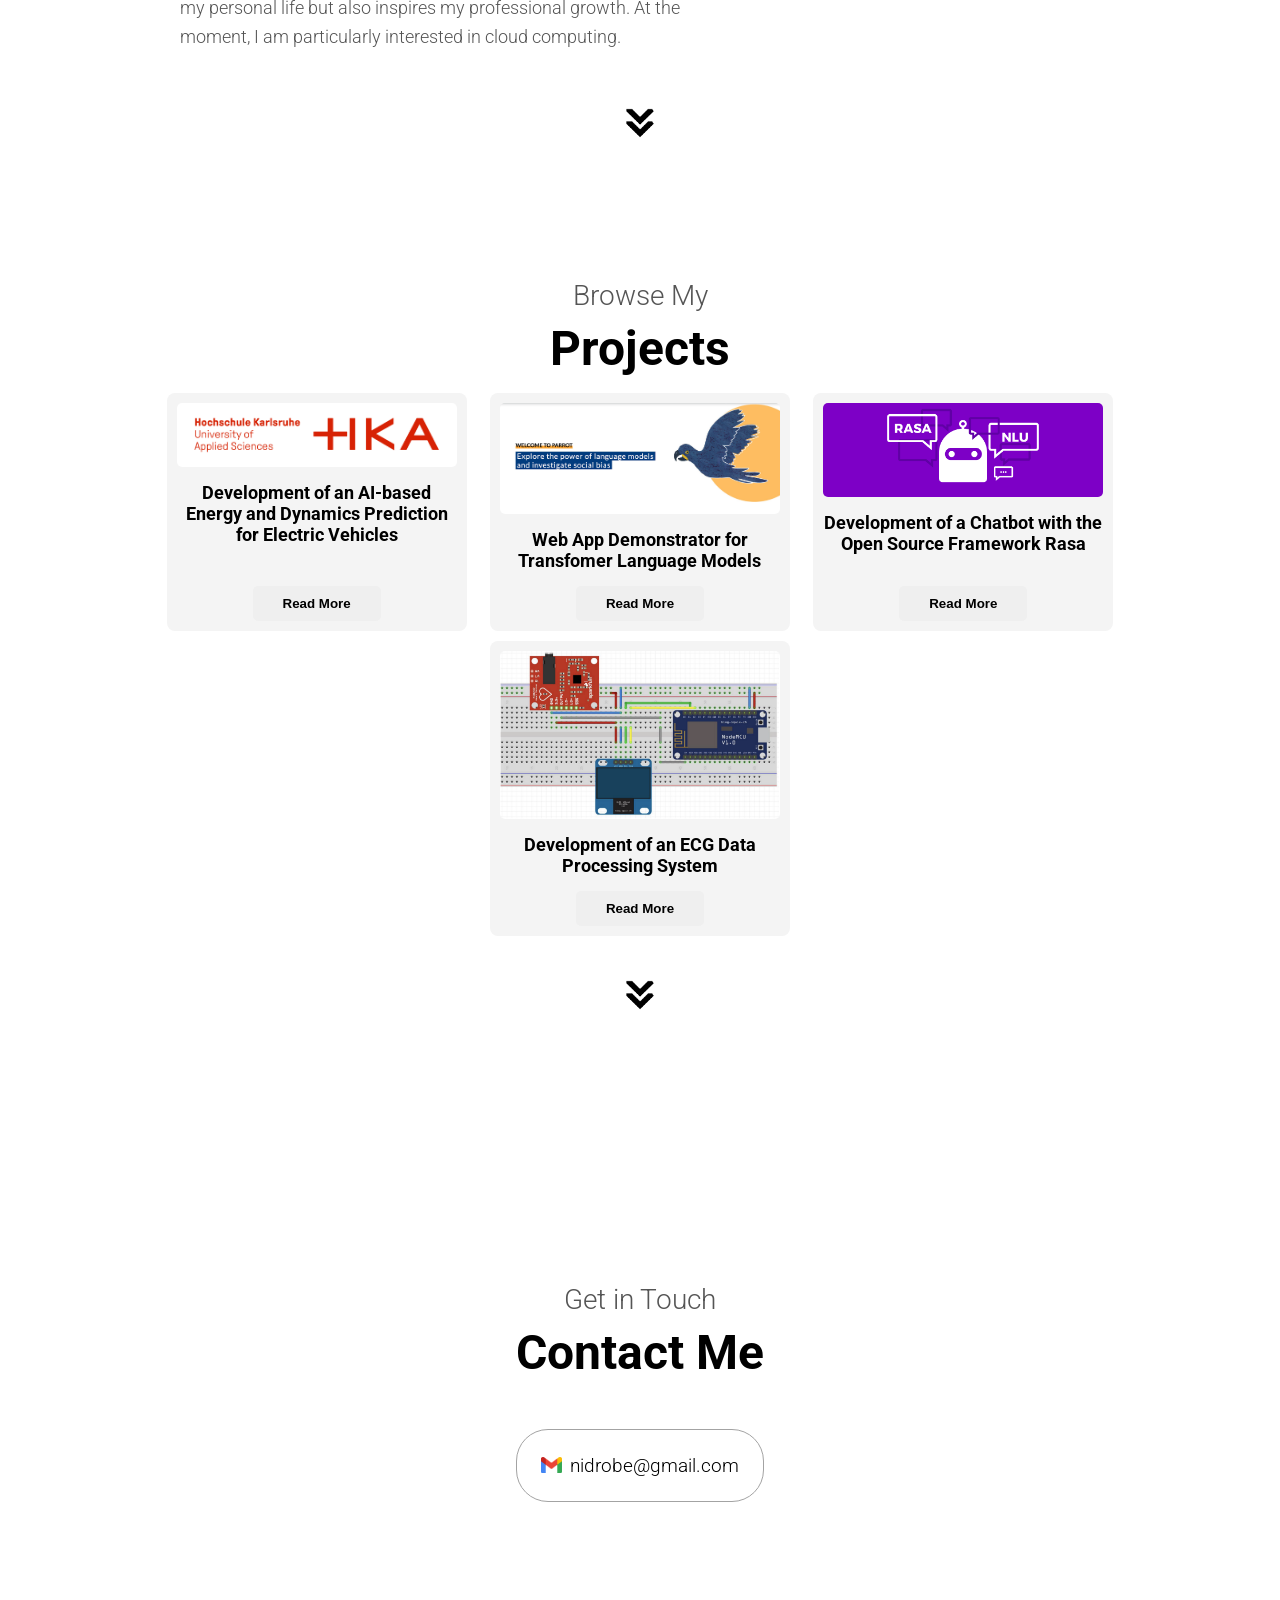
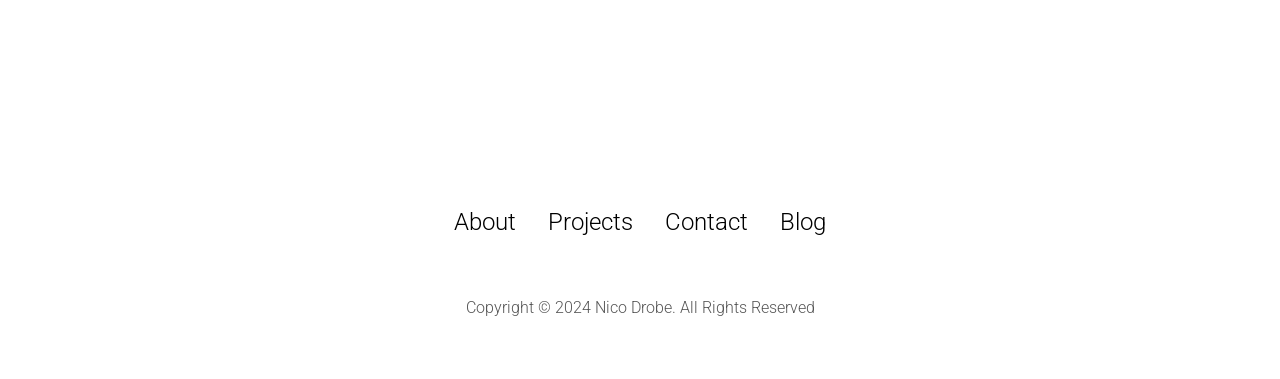
==== commit 306dbcb0: "responsive web design" ====
--- a/my-website/index.html
+++ b/my-website/index.html
@@ -31,6 +31,7 @@
         <div class="menu-links">
           <li><a href="#about" onclick="toggleMenu()">About</a></li>
           <li><a href="#projects" onclick="toggleMenu()">Projects</a></li>
+          <li><a href="#contacts">Contact</a></li>
           <li><a href="#blog" onclick="toggleMenu()">Blog</a></li>
         </div>
       </div>
@@ -48,9 +49,12 @@
             class="btn btn-color-2"
             onclick="window.open('./assets/cv-sample.pdf')"
           >
-            Resume
+            Download CV
           </button>
-          <button class="btn btn-color-1" onclick="location.href='./#contact'">
+          <button
+            class="btn btn-color-1"
+            onclick="window.location.href='mailto:nidrobe@gmail.com';"
+          >
             Contact Me
           </button>
         </div>
--- a/my-website/mediaqueries.css
+++ b/my-website/mediaqueries.css
@@ -1,3 +1,12 @@
+@media screen and (max-width: 1400px) {
+    #profile {
+        height: 83vh;
+        margin-bottom: 6rem;
+    }
+    .about-containers {
+        flex-wrap: wrap;
+    }  
+}
 /* If desktop resolution is lower then 1200px, desktop-nav is gonna disappear */
 @media screen and (max-width: 1200px) {
     #desktop-nav {
@@ -6,4 +15,89 @@
     #mobile-nav {
         display: flex;
     }
+    #profile, .section-container {
+        display: block;
+    }
+    #about {
+        margin-top: 10rem; /* Add margin to avoid overlap with profile */
+    }
+    .arrow, .icon-arrow {
+        display: none;
+    }
+    section, .section-container {
+        height: fit-content;
+    }
+    section {
+        margin: 0 5%;
+    }
+    .section__pic-container {
+        width: 275px;
+        height: 275px;
+        margin: 0 auto 6.5rem;
+    }
+    .about-containers {
+        margin-top: 0;
+    }
+}
+
+/* If desktop resolution is lower then 600px */
+@media screen and (max-width: 600px) {
+    nav {
+        justify-content: space-around;
+        align-items: center;
+        height: 8vh; /* view height */
+    }
+    #contact, footer {
+        height: 40vh;
+    }
+    #profile {
+        min-height: 83vh;
+        margin-bottom: 0;
+    }
+    #about {
+        margin-top: 5rem; /* Add margin to avoid overlap with profile */
+    }
+
+    .section__pic-container {
+        width: 200px;
+        height: 200px;
+        margin: 0 auto 6.5rem;
+    }
+
+    .section__text {
+        align-self: center;
+        text-align: center;
+    }
+    
+    .section__text p {
+        font-weight: 400;
+    }
+    
+    .section__text__p1 {
+        text-align: center;
+        font-size: 1.25rem;
+        margin-bottom: 0.5rem;
+    }
+    
+    .section__text__p2 {
+        text-align: center;
+        font-size: 1.25rem;
+        margin-bottom: 2rem;
+    }
+    article {
+        font-size: 1rem;
+    }
+    footer nav {
+        height: fit-content;
+        margin-bottom: 2rem;
+    }
+    .about-containers, .contact-info-upper-container, .btn-container {
+        flex-wrap: wrap;
+    }
+    .contact-info-container {
+        margin: 0;
+    }
+    .contact-info-container p, .nav-links li a {
+        font-size: 1rem;
+    }
 }
